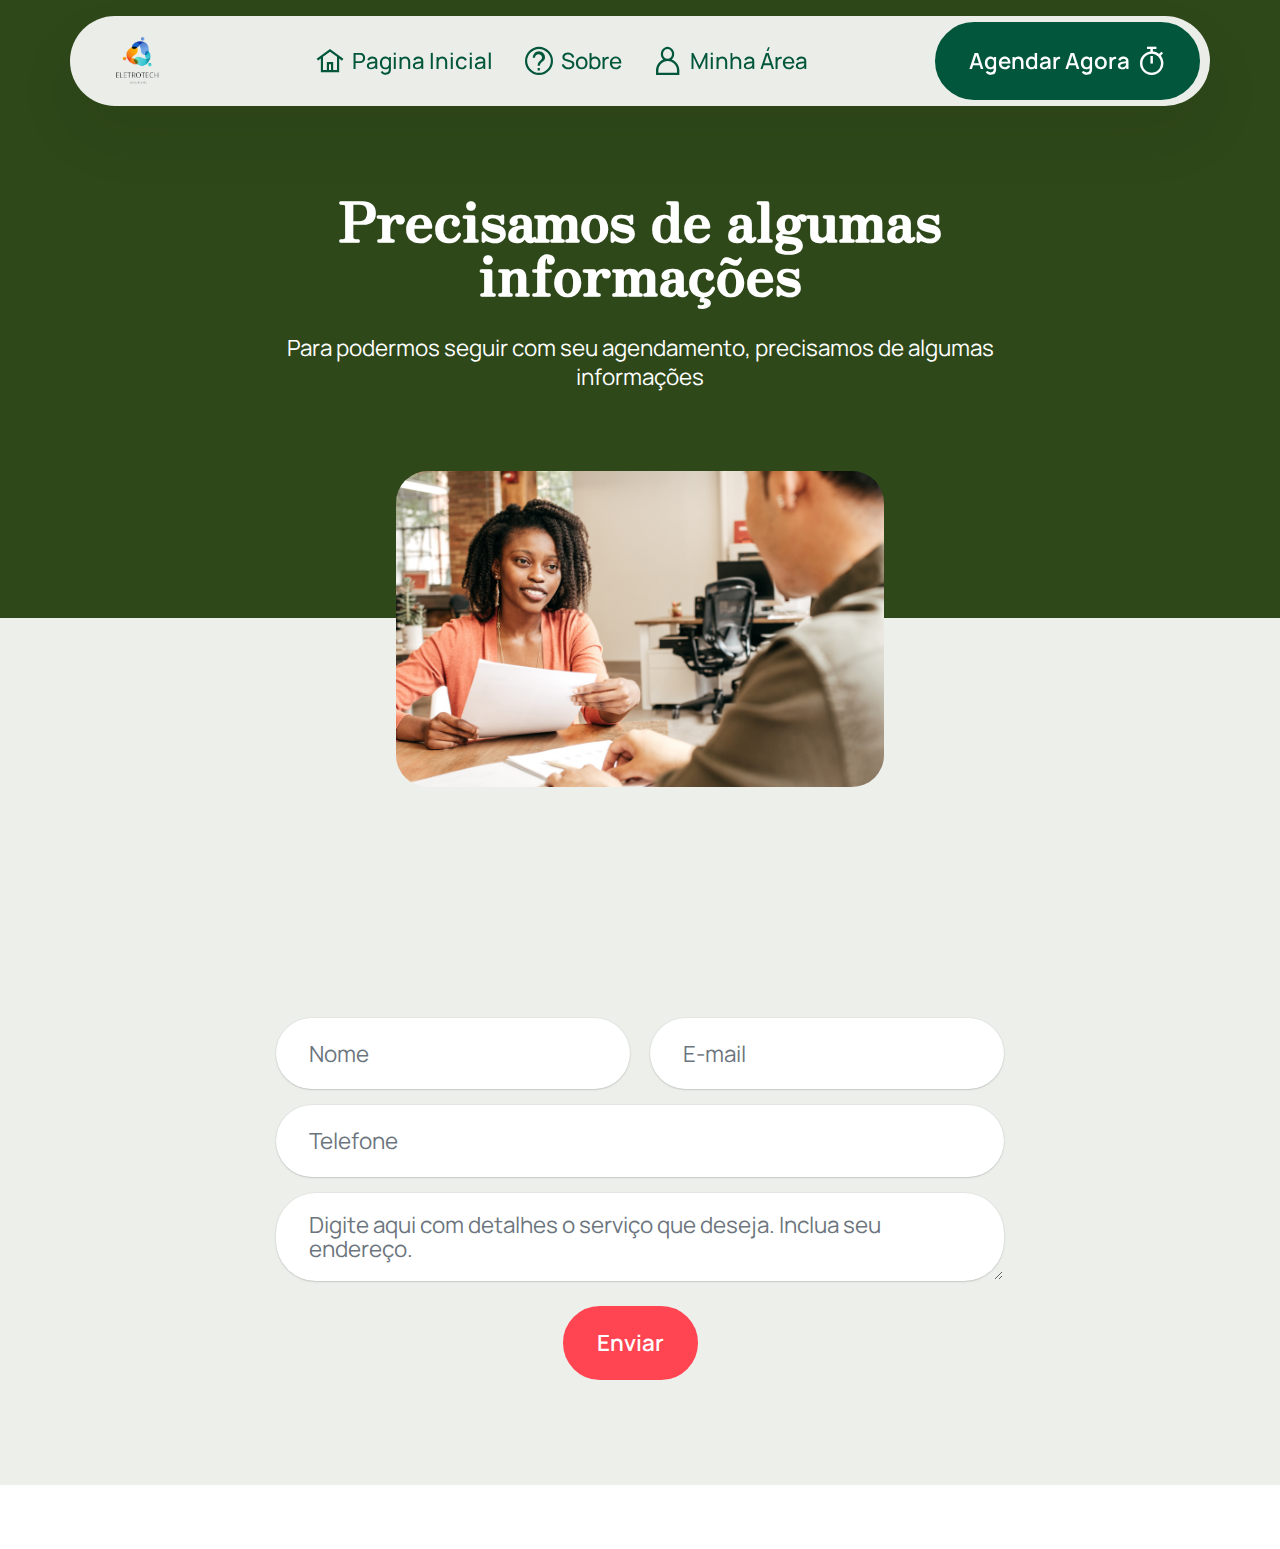
==== agendamento.html @ d5883d1a "Upload dos arquivos" ====
<!DOCTYPE html>
<html  >
<head>
  <!-- Site made with Mobirise Website Builder v5.9.6, https://mobirise.com -->
  <meta charset="UTF-8">
  <meta http-equiv="X-UA-Compatible" content="IE=edge">
  <meta name="generator" content="Mobirise v5.9.6, mobirise.com">
  <meta name="viewport" content="width=device-width, initial-scale=1, minimum-scale=1">
  <link rel="shortcut icon" href="assets/images/eletrotech-1.png" type="image/x-icon">
  <meta name="description" content="">
  
  
  <title>Agendamento</title>
  <link rel="stylesheet" href="assets/web/assets/mobirise-icons2/mobirise2.css">
  <link rel="stylesheet" href="assets/bootstrap/css/bootstrap.min.css">
  <link rel="stylesheet" href="assets/bootstrap/css/bootstrap-grid.min.css">
  <link rel="stylesheet" href="assets/bootstrap/css/bootstrap-reboot.min.css">
  <link rel="stylesheet" href="assets/animatecss/animate.css">
  <link rel="stylesheet" href="assets/dropdown/css/style.css">
  <link rel="stylesheet" href="assets/theme/css/style.css">
  <link rel="preload" href="https://fonts.googleapis.com/css?family=Zen+Antique:400&display=swap" as="style" onload="this.onload=null;this.rel='stylesheet'">
  <noscript><link rel="stylesheet" href="https://fonts.googleapis.com/css?family=Zen+Antique:400&display=swap"></noscript>
  <link rel="preload" href="https://fonts.googleapis.com/css?family=Manrope:200,300,400,500,600,700,800&display=swap" as="style" onload="this.onload=null;this.rel='stylesheet'">
  <noscript><link rel="stylesheet" href="https://fonts.googleapis.com/css?family=Manrope:200,300,400,500,600,700,800&display=swap"></noscript>
  <link rel="preload" as="style" href="assets/mobirise/css/mbr-additional.css"><link rel="stylesheet" href="assets/mobirise/css/mbr-additional.css" type="text/css">

  
  
  
</head>
<body>
  
  <section data-bs-version="5.1" class="menu menu1 cid-tJGsCG1vVL" once="menu" id="menu01-d">
	

	<nav class="navbar navbar-dropdown navbar-fixed-top navbar-expand-lg">
		<div class="container">
			<div class="navbar-brand">
				<span class="navbar-logo">
					<a href="https://mobiri.se">
						<img src="assets/images/eletrotech-2.png" alt="Mobirise Website Builder" style="height: 3rem;">
					</a>
				</span>
				
			</div>
			<button class="navbar-toggler" type="button" data-toggle="collapse" data-bs-toggle="collapse" data-target="#navbarSupportedContent" data-bs-target="#navbarSupportedContent" aria-controls="navbarNavAltMarkup" aria-expanded="false" aria-label="Toggle navigation">
				<div class="hamburger">
					<span></span>
					<span></span>
					<span></span>
					<span></span>
				</div>
			</button>
			<div class="collapse navbar-collapse" id="navbarSupportedContent">
				<ul class="navbar-nav nav-dropdown" data-app-modern-menu="true"><li class="nav-item">
						<a class="nav-link link text-info text-primary display-4" href="inicio.html"><span class="mobi-mbri mobi-mbri-home mbr-iconfont mbr-iconfont-btn"></span>Pagina Inicial</a>
					</li>
					<li class="nav-item">
						<a class="nav-link link text-info text-primary display-4" href="sobre.html" aria-expanded="false"><span class="mobi-mbri mobi-mbri-help mbr-iconfont mbr-iconfont-btn"></span>Sobre</a>
					</li>
					<li class="nav-item"><a class="nav-link link text-info text-primary display-4" href="minhaarea.html"><span class="mobi-mbri mobi-mbri-user mbr-iconfont mbr-iconfont-btn"></span>Minha Área&nbsp;</a></li></ul>
				
				<div class="navbar-buttons mbr-section-btn"><a class="btn btn-info display-4" href="tiposdeplano.html"><span class="mobi-mbri mobi-mbri-timer mbr-iconfont mbr-iconfont-btn"></span>Agendar Agora</a></div>
			</div>
		</div>
	</nav>
</section>

<section data-bs-version="5.1" class="header5 cid-tUPHDxpQzr" id="header05-f">
	

	
	
	<div class="topbg"></div>
	<div class="align-center container-fluid">
		<div class="row justify-content-center">
			<div class="col-md-12 content-head">
				<h1 class="mbr-section-title mbr-fonts-style mb-4 display-2">
					<strong>Precisamos de algumas informações</strong></h1>
				<p class="mbr-text mbr-fonts-style mb-4 display-7">Para podermos seguir com seu agendamento, precisamos de algumas informações</p>
				
			</div>
		</div>
		<div class="row mt-5 justify-content-center">
			<div class="col-12 col-lg-5">
				<img src="assets/images/conteudo-pra-voce-entrevista-de-emprego.webp" alt="Mobirise Website Builder" title="">
			</div>
		</div>
	</div>
</section>

<section data-bs-version="5.1" class="form5 cid-tUPHs8wPM1" id="form02-e">
    
    
    <div class="container">
        <div class="row justify-content-center">
            <div class="col-12 content-head">
                <div class="mbr-section-head mb-5">
                    <h3 class="mbr-section-title mbr-fonts-style align-center mb-0 display-2">Insira suas informações&nbsp;</h3>
                    
                </div>
            </div>
        </div>
        <div class="row justify-content-center mt-4">
            <div class="col-lg-8 mx-auto mbr-form" data-form-type="formoid">
                <form action="https://mobirise.eu/" method="POST" class="mbr-form form-with-styler" data-form-title="Form Name"><input type="hidden" name="email" data-form-email="true" value="PTkws6X30kvdpU+o4Iky+O49C78K4IGeIRbWFMIm+LPRBEatmCKwpZCzbrTGM3+316j6hwSoNEj96P0PYzkaZnH2s7Wm2YJqay034Hq1CLSfdYc3SDuLgqLkNId3jU5d">
                    <div class="row">
                        <div hidden="hidden" data-form-alert="" class="alert alert-success col-12">Muito Obrigado! Em breve estraremos em contato.</div>
                        <div hidden="hidden" data-form-alert-danger="" class="alert alert-danger col-12">
                            Oops...! Houve um problema!
                        </div>
                    </div>
                    <div class="dragArea row">
                        <div class="col-md col-sm-12 form-group mb-3" data-for="name">
                            <input type="text" name="name" placeholder="Nome" data-form-field="name" class="form-control" value="" id="name-form02-e">
                        </div>
                        <div class="col-md col-sm-12 form-group mb-3" data-for="email">
                            <input type="email" name="email" placeholder="E-mail" data-form-field="email" class="form-control" value="" id="email-form02-e">
                        </div>
                        <div class="col-12 form-group mb-3" data-for="phone">
                            <input type="tel" name="phone" placeholder="Telefone" data-form-field="phone" class="form-control" value="" id="phone-form02-e">
                        </div>
                        <div class="col-12 form-group mb-3" data-for="textarea">
                            <textarea name="textarea" placeholder="Digite aqui com detalhes o serviço que deseja. Inclua seu endereço." data-form-field="textarea" class="form-control" id="textarea-form02-e"></textarea>
                        </div>
                        <div class="col-lg-12 col-md-12 col-sm-12 align-center mbr-section-btn"><button type="submit" class="btn btn-primary display-7">Enviar</button></div>
                    </div>
                </form>
            </div>
        </div>
    </div>
</section><section class="display-7" style="padding: 0;align-items: center;justify-content: center;flex-wrap: wrap;    align-content: center;display: flex;position: relative;height: 4rem;"><a href="https://mobiri.se/3094999" style="flex: 1 1;height: 4rem;position: absolute;width: 100%;z-index: 1;"><img alt="" style="height: 4rem;" src="[data-uri]"></a><p style="margin: 0;text-align: center;" class="display-7">&#8204;</p><a style="z-index:1" href="https://mobirise.com">Unix </a></section><script src="assets/bootstrap/js/bootstrap.bundle.min.js"></script>  <script src="assets/smoothscroll/smooth-scroll.js"></script>  <script src="assets/ytplayer/index.js"></script>  <script src="assets/dropdown/js/navbar-dropdown.js"></script>  <script src="assets/theme/js/script.js"></script>  <script src="assets/formoid/formoid.min.js"></script>  
  
  
 <div id="scrollToTop" class="scrollToTop mbr-arrow-up"><a style="text-align: center;"><i class="mbr-arrow-up-icon mbr-arrow-up-icon-cm cm-icon cm-icon-smallarrow-up"></i></a></div>
    <input name="animation" type="hidden">
  </body>
</html>
---- assets/web/assets/mobirise-icons2/mobirise2.css ----
@font-face {
  font-family: 'Moririse2';
  font-display: swap;
  src:  url('mobirise2.eot?f2bix4');
  src:  url('mobirise2.eot?f2bix4#iefix') format('embedded-opentype'),
    url('mobirise2.ttf?f2bix4') format('truetype'),
    url('mobirise2.woff?f2bix4') format('woff'),
    url('mobirise2.svg?f2bix4#mobirise2') format('svg');
  font-weight: normal;
  font-style: normal;
}

[class^="mobi-"], [class*=" mobi-"] {
  /* use !important to prevent issues with browser extensions that change fonts */
  font-family: 'Moririse2' !important;
  speak: none;
  font-style: normal;
  font-weight: normal;
  font-variant: normal;
  text-transform: none;
  line-height: 1;

  /* Better Font Rendering =========== */
  -webkit-font-smoothing: antialiased;
  -moz-osx-font-smoothing: grayscale;
}

.mobi-mbri-add-submenu:before {
  content: "\e900";
}
.mobi-mbri-alert:before {
  content: "\e901";
}
.mobi-mbri-align-center:before {
  content: "\e902";
}
.mobi-mbri-align-justify:before {
  content: "\e903";
}
.mobi-mbri-align-left:before {
  content: "\e904";
}
.mobi-mbri-align-right:before {
  content: "\e905";
}
.mobi-mbri-android:before {
  content: "\e906";
}
.mobi-mbri-apple:before {
  content: "\e907";
}
.mobi-mbri-arrow-down:before {
  content: "\e908";
}
.mobi-mbri-arrow-next:before {
  content: "\e909";
}
.mobi-mbri-arrow-prev:before {
  content: "\e90a";
}
.mobi-mbri-arrow-up:before {
  content: "\e90b";
}
.mobi-mbri-bold:before {
  content: "\e90c";
}
.mobi-mbri-bookmark:before {
  content: "\e90d";
}
.mobi-mbri-bootstrap:before {
  content: "\e90e";
}
.mobi-mbri-briefcase:before {
  content: "\e90f";
}
.mobi-mbri-browse:before {
  content: "\e910";
}
.mobi-mbri-bulleted-list:before {
  content: "\e911";
}
.mobi-mbri-calendar:before {
  content: "\e912";
}
.mobi-mbri-camera:before {
  content: "\e913";
}
.mobi-mbri-cart-add:before {
  content: "\e914";
}
.mobi-mbri-cart-full:before {
  content: "\e915";
}
.mobi-mbri-cash:before {
  content: "\e916";
}
.mobi-mbri-change-style:before {
  content: "\e917";
}
.mobi-mbri-chat:before {
  content: "\e918";
}
.mobi-mbri-clock:before {
  content: "\e919";
}
.mobi-mbri-close:before {
  content: "\e91a";
}
.mobi-mbri-cloud:before {
  content: "\e91b";
}
.mobi-mbri-code:before {
  content: "\e91c";
}
.mobi-mbri-contact-form:before {
  content: "\e91d";
}
.mobi-mbri-credit-card:before {
  content: "\e91e";
}
.mobi-mbri-cursor-click:before {
  content: "\e91f";
}
.mobi-mbri-cust-feedback:before {
  content: "\e920";
}
.mobi-mbri-database:before {
  content: "\e921";
}
.mobi-mbri-delivery:before {
  content: "\e922";
}
.mobi-mbri-desktop:before {
  content: "\e923";
}
.mobi-mbri-devices:before {
  content: "\e924";
}
.mobi-mbri-down:before {
  content: "\e925";
}
.mobi-mbri-download-2:before {
  content: "\e926";
}
.mobi-mbri-download:before {
  content: "\e927";
}
.mobi-mbri-drag-n-drop-2:before {
  content: "\e928";
}
.mobi-mbri-drag-n-drop:before {
  content: "\e929";
}
.mobi-mbri-edit-2:before {
  content: "\e92a";
}
.mobi-mbri-edit:before {
  content: "\e92b";
}
.mobi-mbri-error:before {
  content: "\e92c";
}
.mobi-mbri-extension:before {
  content: "\e92d";
}
.mobi-mbri-features:before {
  content: "\e92e";
}
.mobi-mbri-file:before {
  content: "\e92f";
}
.mobi-mbri-flag:before {
  content: "\e930";
}
.mobi-mbri-folder:before {
  content: "\e931";
}
.mobi-mbri-gift:before {
  content: "\e932";
}
.mobi-mbri-github:before {
  content: "\e933";
}
.mobi-mbri-globe-2:before {
  content: "\e934";
}
.mobi-mbri-globe:before {
  content: "\e935";
}
.mobi-mbri-growing-chart:before {
  content: "\e936";
}
.mobi-mbri-hearth:before {
  content: "\e937";
}
.mobi-mbri-help:before {
  content: "\e938";
}
.mobi-mbri-home:before {
  content: "\e939";
}
.mobi-mbri-hot-cup:before {
  content: "\e93a";
}
.mobi-mbri-idea:before {
  content: "\e93b";
}
.mobi-mbri-image-gallery:before {
  content: "\e93c";
}
.mobi-mbri-image-slider:before {
  content: "\e93d";
}
.mobi-mbri-info:before {
  content: "\e93e";
}
.mobi-mbri-italic:before {
  content: "\e93f";
}
.mobi-mbri-key:before {
  content: "\e940";
}
.mobi-mbri-laptop:before {
  content: "\e941";
}
.mobi-mbri-layers:before {
  content: "\e942";
}
.mobi-mbri-left-right:before {
  content: "\e943";
}
.mobi-mbri-left:before {
  content: "\e944";
}
.mobi-mbri-letter:before {
  content: "\e945";
}
.mobi-mbri-like:before {
  content: "\e946";
}
.mobi-mbri-link:before {
  content: "\e947";
}
.mobi-mbri-lock:before {
  content: "\e948";
}
.mobi-mbri-login:before {
  content: "\e949";
}
.mobi-mbri-logout:before {
  content: "\e94a";
}
.mobi-mbri-magic-stick:before {
  content: "\e94b";
}
.mobi-mbri-map-pin:before {
  content: "\e94c";
}
.mobi-mbri-menu:before {
  content: "\e94d";
}
.mobi-mbri-mobile-2:before {
  content: "\e94e";
}
.mobi-mbri-mobile-horizontal:before {
  content: "\e94f";
}
.mobi-mbri-mobile:before {
  content: "\e950";
}
.mobi-mbri-mobirise:before {
  content: "\e951";
}
.mobi-mbri-more-horizontal:before {
  content: "\e952";
}
.mobi-mbri-more-vertical:before {
  content: "\e953";
}
.mobi-mbri-music:before {
  content: "\e954";
}
.mobi-mbri-new-file:before {
  content: "\e955";
}
.mobi-mbri-numbered-list:before {
  content: "\e956";
}
.mobi-mbri-opened-folder:before {
  content: "\e957";
}
.mobi-mbri-pages:before {
  content: "\e958";
}
.mobi-mbri-paper-plane:before {
  content: "\e959";
}
.mobi-mbri-paperclip:before {
  content: "\e95a";
}
.mobi-mbri-phone:before {
  content: "\e95b";
}
.mobi-mbri-photo:before {
  content: "\e95c";
}
.mobi-mbri-photos:before {
  content: "\e95d";
}
.mobi-mbri-pin:before {
  content: "\e95e";
}
.mobi-mbri-play:before {
  content: "\e95f";
}
.mobi-mbri-plus:before {
  content: "\e960";
}
.mobi-mbri-preview:before {
  content: "\e961";
}
.mobi-mbri-print:before {
  content: "\e962";
}
.mobi-mbri-protect:before {
  content: "\e963";
}
.mobi-mbri-question:before {
  content: "\e964";
}
.mobi-mbri-quote-left:before {
  content: "\e965";
}
.mobi-mbri-quote-right:before {
  content: "\e966";
}
.mobi-mbri-redo:before {
  content: "\e967";
}
.mobi-mbri-refresh:before {
  content: "\e968";
}
.mobi-mbri-responsive-2:before {
  content: "\e969";
}
.mobi-mbri-responsive:before {
  content: "\e96a";
}
.mobi-mbri-right:before {
  content: "\e96b";
}
.mobi-mbri-rocket:before {
  content: "\e96c";
}
.mobi-mbri-sad-face:before {
  content: "\e96d";
}
.mobi-mbri-sale:before {
  content: "\e96e";
}
.mobi-mbri-save:before {
  content: "\e96f";
}
.mobi-mbri-search:before {
  content: "\e970";
}
.mobi-mbri-setting-2:before {
  content: "\e971";
}
.mobi-mbri-setting-3:before {
  content: "\e972";
}
.mobi-mbri-setting:before {
  content: "\e973";
}
.mobi-mbri-share:before {
  content: "\e974";
}
.mobi-mbri-shopping-bag:before {
  content: "\e975";
}
.mobi-mbri-shopping-basket:before {
  content: "\e976";
}
.mobi-mbri-shopping-cart:before {
  content: "\e977";
}
.mobi-mbri-sites:before {
  content: "\e978";
}
.mobi-mbri-smile-face:before {
  content: "\e979";
}
.mobi-mbri-speed:before {
  content: "\e97a";
}
.mobi-mbri-star:before {
  content: "\e97b";
}
.mobi-mbri-success:before {
  content: "\e97c";
}
.mobi-mbri-sun:before {
  content: "\e97d";
}
.mobi-mbri-sun2:before {
  content: "\e97e";
}
.mobi-mbri-tablet-vertical:before {
  content: "\e97f";
}
.mobi-mbri-tablet:before {
  content: "\e980";
}
.mobi-mbri-target:before {
  content: "\e981";
}
.mobi-mbri-timer:before {
  content: "\e982";
}
.mobi-mbri-to-ftp:before {
  content: "\e983";
}
.mobi-mbri-to-local-drive:before {
  content: "\e984";
}
.mobi-mbri-touch-swipe:before {
  content: "\e985";
}
.mobi-mbri-touch:before {
  content: "\e986";
}
.mobi-mbri-trash:before {
  content: "\e987";
}
.mobi-mbri-underline:before {
  content: "\e988";
}
.mobi-mbri-undo:before {
  content: "\e989";
}
.mobi-mbri-unlink:before {
  content: "\e98a";
}
.mobi-mbri-unlock:before {
  content: "\e98b";
}
.mobi-mbri-up-down:before {
  content: "\e98c";
}
.mobi-mbri-up:before {
  content: "\e98d";
}
.mobi-mbri-update:before {
  content: "\e98e";
}
.mobi-mbri-upload-2:before {
  content: "\e98f";
}
.mobi-mbri-upload:before {
  content: "\e990";
}
.mobi-mbri-user-2:before {
  content: "\e991";
}
.mobi-mbri-user:before {
  content: "\e992";
}
.mobi-mbri-users:before {
  content: "\e993";
}
.mobi-mbri-video-play:before {
  content: "\e994";
}
.mobi-mbri-video:before {
  content: "\e995";
}
.mobi-mbri-watch:before {
  content: "\e996";
}
.mobi-mbri-website-theme-2:before {
  content: "\e997";
}
.mobi-mbri-website-theme:before {
  content: "\e998";
}
.mobi-mbri-wifi:before {
  content: "\e999";
}
.mobi-mbri-windows:before {
  content: "\e99a";
}
.mobi-mbri-zoom-in:before {
  content: "\e99b";
}
.mobi-mbri-zoom-out:before {
  content: "\e99c";
}
---- assets/dropdown/css/style.css ----
.navbar-dropdown {
  left: 0;
  padding: 0;
  position: absolute;
  right: 0;
  top: 0;
  transition: all 0.45s ease;
  z-index: 1030;
  background: #282828; }
  .navbar-dropdown .navbar-logo {
    margin-right: 0.8rem;
    transition: margin 0.3s ease-in-out;
    vertical-align: middle; }
    .navbar-dropdown .navbar-logo img {
      height: 3.125rem;
      transition: all 0.3s ease-in-out; }
    .navbar-dropdown .navbar-logo.mbr-iconfont {
      font-size: 3.125rem;
      line-height: 3.125rem; }
  .navbar-dropdown .navbar-caption {
    font-weight: 700;
    white-space: normal;
    vertical-align: -4px;
    line-height: 3.125rem !important; }
    .navbar-dropdown .navbar-caption, .navbar-dropdown .navbar-caption:hover {
      color: inherit;
      text-decoration: none; }
  .navbar-dropdown .mbr-iconfont + .navbar-caption {
    vertical-align: -1px; }
  .navbar-dropdown.navbar-fixed-top {
    position: fixed; }
  .navbar-dropdown .navbar-brand span {
    vertical-align: -4px; }
  .navbar-dropdown.bg-color.transparent {
    background: none; }
  .navbar-dropdown.navbar-short .navbar-brand {
    padding: 0.625rem 0; }
    .navbar-dropdown.navbar-short .navbar-brand span {
      vertical-align: -1px; }
  .navbar-dropdown.navbar-short .navbar-caption {
    line-height: 2.375rem !important;
    vertical-align: -2px; }
  .navbar-dropdown.navbar-short .navbar-logo {
    margin-right: 0.5rem; }
    .navbar-dropdown.navbar-short .navbar-logo img {
      height: 2.375rem; }
    .navbar-dropdown.navbar-short .navbar-logo.mbr-iconfont {
      font-size: 2.375rem;
      line-height: 2.375rem; }
  .navbar-dropdown.navbar-short .mbr-table-cell {
    height: 3.625rem; }
  .navbar-dropdown .navbar-close {
    left: 0.6875rem;
    position: fixed;
    top: 0.75rem;
    z-index: 1000; }
  .navbar-dropdown .hamburger-icon {
    content: "";
    display: inline-block;
    vertical-align: middle;
    width: 16px;
    -webkit-box-shadow: 0 -6px 0 1px #282828,0 0 0 1px #282828,0 6px 0 1px #282828;
    -moz-box-shadow: 0 -6px 0 1px #282828,0 0 0 1px #282828,0 6px 0 1px #282828;
    box-shadow: 0 -6px 0 1px #282828,0 0 0 1px #282828,0 6px 0 1px #282828; }

.dropdown-menu .dropdown-toggle[data-toggle="dropdown-submenu"]::after {
  border-bottom: 0.35em solid transparent;
  border-left: 0.35em solid;
  border-right: 0;
  border-top: 0.35em solid transparent;
  margin-left: 0.3rem; }

.dropdown-menu .dropdown-item:focus {
  outline: 0; }

.nav-dropdown {
  font-size: 0.75rem;
  font-weight: 500;
  height: auto !important; }
  .nav-dropdown .nav-btn {
    padding-left: 1rem; }
  .nav-dropdown .link {
    margin: .667em 1.667em;
    font-weight: 500;
    padding: 0;
    transition: color .2s ease-in-out; }
    .nav-dropdown .link.dropdown-toggle {
      margin-right: 2.583em; }
      .nav-dropdown .link.dropdown-toggle::after {
        margin-left: .25rem;
        border-top: 0.35em solid;
        border-right: 0.35em solid transparent;
        border-left: 0.35em solid transparent;
        border-bottom: 0; }
      .nav-dropdown .link.dropdown-toggle[aria-expanded="true"] {
        margin: 0;
        padding: 0.667em 3.263em  0.667em 1.667em; }
  .nav-dropdown .link::after,
  .nav-dropdown .dropdown-item::after {
    color: inherit; }
  .nav-dropdown .btn {
    font-size: 0.75rem;
    font-weight: 700;
    letter-spacing: 0;
    margin-bottom: 0;
    padding-left: 1.25rem;
    padding-right: 1.25rem; }
  .nav-dropdown .dropdown-menu {
    border-radius: 0;
    border: 0;
    left: 0;
    margin: 0;
    padding-bottom: 1.25rem;
    padding-top: 1.25rem;
    position: relative; }
  .nav-dropdown .dropdown-submenu {
    margin-left: 0.125rem;
    top: 0; }
  .nav-dropdown .dropdown-item {
    font-weight: 500;
    line-height: 2;
    padding: 0.3846em 4.615em 0.3846em 1.5385em;
    position: relative;
    transition: color .2s ease-in-out, background-color .2s ease-in-out; }
    .nav-dropdown .dropdown-item::after {
      margin-top: -0.3077em;
      position: absolute;
      right: 1.1538em;
      top: 50%; }
    .nav-dropdown .dropdown-item:focus, .nav-dropdown .dropdown-item:hover {
      background: none; }

@media (max-width: 767px) {
  .nav-dropdown.navbar-toggleable-sm {
    bottom: 0;
    display: none;
    left: 0;
    overflow-x: hidden;
    position: fixed;
    top: 0;
    transform: translateX(-100%);
    -ms-transform: translateX(-100%);
    -webkit-transform: translateX(-100%);
    width: 18.75rem;
    z-index: 999; } }
.nav-dropdown.navbar-toggleable-xl {
  bottom: 0;
  display: none;
  left: 0;
  overflow-x: hidden;
  position: fixed;
  top: 0;
  transform: translateX(-100%);
  -ms-transform: translateX(-100%);
  -webkit-transform: translateX(-100%);
  width: 18.75rem;
  z-index: 999; }

.nav-dropdown-sm {
  display: block !important;
  overflow-x: hidden;
  overflow: auto;
  padding-top: 3.875rem; }
  .nav-dropdown-sm::after {
    content: "";
    display: block;
    height: 3rem;
    width: 100%; }
  .nav-dropdown-sm.collapse.in ~ .navbar-close {
    display: block !important; }
  .nav-dropdown-sm.collapsing, .nav-dropdown-sm.collapse.in {
    transform: translateX(0);
    -ms-transform: translateX(0);
    -webkit-transform: translateX(0);
    transition: all 0.25s ease-out;
    -webkit-transition: all 0.25s ease-out;
    background: #282828; }
  .nav-dropdown-sm.collapsing[aria-expanded="false"] {
    transform: translateX(-100%);
    -ms-transform: translateX(-100%);
    -webkit-transform: translateX(-100%); }
  .nav-dropdown-sm .nav-item {
    display: block;
    margin-left: 0 !important;
    padding-left: 0; }
  .nav-dropdown-sm .link,
  .nav-dropdown-sm .dropdown-item {
    border-top: 1px dotted rgba(255, 255, 255, 0.1);
    font-size: 0.8125rem;
    line-height: 1.6;
    margin: 0 !important;
    padding: 0.875rem 2.4rem 0.875rem 1.5625rem !important;
    position: relative;
    white-space: normal; }
    .nav-dropdown-sm .link:focus, .nav-dropdown-sm .link:hover,
    .nav-dropdown-sm .dropdown-item:focus,
    .nav-dropdown-sm .dropdown-item:hover {
      background: rgba(0, 0, 0, 0.2) !important;
      color: #c0a375; }
  .nav-dropdown-sm .nav-btn {
    position: relative;
    padding: 1.5625rem 1.5625rem 0 1.5625rem; }
    .nav-dropdown-sm .nav-btn::before {
      border-top: 1px dotted rgba(255, 255, 255, 0.1);
      content: "";
      left: 0;
      position: absolute;
      top: 0;
      width: 100%; }
    .nav-dropdown-sm .nav-btn + .nav-btn {
      padding-top: 0.625rem; }
      .nav-dropdown-sm .nav-btn + .nav-btn::before {
        display: none; }
  .nav-dropdown-sm .btn {
    padding: 0.625rem 0; }
  .nav-dropdown-sm .dropdown-toggle[data-toggle="dropdown-submenu"]::after {
    margin-left: .25rem;
    border-top: 0.35em solid;
    border-right: 0.35em solid transparent;
    border-left: 0.35em solid transparent;
    border-bottom: 0; }
  .nav-dropdown-sm .dropdown-toggle[data-toggle="dropdown-submenu"][aria-expanded="true"]::after {
    border-top: 0;
    border-right: 0.35em solid transparent;
    border-left: 0.35em solid transparent;
    border-bottom: 0.35em solid; }
  .nav-dropdown-sm .dropdown-menu {
    margin: 0;
    padding: 0;
    position: relative;
    top: 0;
    left: 0;
    width: 100%;
    border: 0;
    float: none;
    border-radius: 0;
    background: none; }
  .nav-dropdown-sm .dropdown-submenu {
    left: 100%;
    margin-left: 0.125rem;
    margin-top: -1.25rem;
    top: 0; }

.navbar-toggleable-sm .nav-dropdown .dropdown-menu {
  position: absolute; }

.navbar-toggleable-sm .nav-dropdown .dropdown-submenu {
  left: 100%;
  margin-left: 0.125rem;
  margin-top: -1.25rem;
  top: 0; }

.navbar-toggleable-sm.opened .nav-dropdown .dropdown-menu {
  position: relative; }

.navbar-toggleable-sm.opened .nav-dropdown .dropdown-submenu {
  left: 0;
  margin-left: 00rem;
  margin-top: 0rem;
  top: 0; }

.is-builder .nav-dropdown.collapsing {
  transition: none !important; }
---- assets/theme/css/style.css ----
@charset "UTF-8";
section {
  background-color: #ffffff;
}

body {
  font-style: normal;
  line-height: 1.5;
  font-weight: 400;
  color: #232323;
  position: relative;
}

button {
  background-color: transparent;
  border-color: transparent;
}

.embla__button,
.carousel-control {
  background-color: #edefea !important;
  opacity: 0.8 !important;
  color: #464845 !important;
  border-color: #edefea !important;
}

.carousel .close,
.modalWindow .close {
  background-color: #edefea !important;
  color: #464845 !important;
  border-color: #edefea !important;
  opacity: 0.8 !important;
}

.carousel .close:hover,
.modalWindow .close:hover {
  opacity: 1 !important;
}

.carousel-indicators li {
  background-color: #edefea !important;
  border: 2px solid #464845 !important;
}

.carousel-indicators li:hover,
.carousel-indicators li:active {
  opacity: 0.8 !important;
}

.embla__button:hover,
.carousel-control:hover {
  background-color: #edefea !important;
  opacity: 1 !important;
}

.modalWindow-video-container {
  height: 80%;
}

section,
.container,
.container-fluid {
  position: relative;
  word-wrap: break-word;
}

a.mbr-iconfont:hover {
  text-decoration: none;
}

.article .lead p,
.article .lead ul,
.article .lead ol,
.article .lead pre,
.article .lead blockquote {
  margin-bottom: 0;
}

a {
  font-style: normal;
  font-weight: 400;
  cursor: pointer;
}
a, a:hover {
  text-decoration: none;
}

.mbr-section-title {
  font-style: normal;
  line-height: 1.3;
}

.mbr-section-subtitle {
  line-height: 1.3;
}

.mbr-text {
  font-style: normal;
  line-height: 1.7;
}

h1,
h2,
h3,
h4,
h5,
h6,
.display-1,
.display-2,
.display-4,
.display-5,
.display-7,
span,
p,
a {
  line-height: 1;
  word-break: break-word;
  word-wrap: break-word;
  font-weight: 400;
}

b,
strong {
  font-weight: bold;
}

input:-webkit-autofill, input:-webkit-autofill:hover, input:-webkit-autofill:focus, input:-webkit-autofill:active {
  transition-delay: 9999s;
  -webkit-transition-property: background-color, color;
  transition-property: background-color, color;
}

textarea[type=hidden] {
  display: none;
}

section {
  background-position: 50% 50%;
  background-repeat: no-repeat;
  background-size: cover;
}
section .mbr-background-video,
section .mbr-background-video-preview {
  position: absolute;
  bottom: 0;
  left: 0;
  right: 0;
  top: 0;
}

.hidden {
  visibility: hidden;
}

.mbr-z-index20 {
  z-index: 20;
}

/*! Base colors */
.mbr-white {
  color: #ffffff;
}

.mbr-black {
  color: #111111;
}

.mbr-bg-white {
  background-color: #ffffff;
}

.mbr-bg-black {
  background-color: #000000;
}

/*! Text-aligns */
.align-left {
  text-align: left;
}

.align-center {
  text-align: center;
}

.align-right {
  text-align: right;
}

/*! Font-weight  */
.mbr-light {
  font-weight: 300;
}

.mbr-regular {
  font-weight: 400;
}

.mbr-semibold {
  font-weight: 500;
}

.mbr-bold {
  font-weight: 700;
}

/*! Media  */
.media-content {
  flex-basis: 100%;
}

.media-container-row {
  display: flex;
  flex-direction: row;
  flex-wrap: wrap;
  justify-content: center;
  align-content: center;
  align-items: start;
}
.media-container-row .media-size-item {
  width: 400px;
}

.media-container-column {
  display: flex;
  flex-direction: column;
  flex-wrap: wrap;
  justify-content: center;
  align-content: center;
  align-items: stretch;
}
.media-container-column > * {
  width: 100%;
}

@media (min-width: 992px) {
  .media-container-row {
    flex-wrap: nowrap;
  }
}
figure {
  margin-bottom: 0;
  overflow: hidden;
}

figure[mbr-media-size] {
  transition: width 0.1s;
}

img,
iframe {
  display: block;
  width: 100%;
}

.card {
  background-color: transparent;
  border: none;
}

.card-box {
  width: 100%;
}

.card-img {
  text-align: center;
  flex-shrink: 0;
  -webkit-flex-shrink: 0;
}

.media {
  max-width: 100%;
  margin: 0 auto;
}

.mbr-figure {
  align-self: center;
}

.media-container > div {
  max-width: 100%;
}

.mbr-figure img,
.card-img img {
  width: 100%;
}

@media (max-width: 991px) {
  .media-size-item {
    width: auto !important;
  }
  .media {
    width: auto;
  }
  .mbr-figure {
    width: 100% !important;
  }
}
/*! Buttons */
.mbr-section-btn {
  margin-left: -0.6rem;
  margin-right: -0.6rem;
  font-size: 0;
}

.btn {
  font-weight: 600;
  border-width: 1px;
  font-style: normal;
  margin: 0.6rem 0.6rem;
  white-space: normal;
  transition: all 0.2s ease-in-out;
  display: inline-flex;
  align-items: center;
  justify-content: center;
  word-break: break-word;
}

.btn-sm {
  font-weight: 600;
  letter-spacing: 0px;
  transition: all 0.3s ease-in-out;
}

.btn-md {
  font-weight: 600;
  letter-spacing: 0px;
  transition: all 0.3s ease-in-out;
}

.btn-lg {
  font-weight: 600;
  letter-spacing: 0px;
  transition: all 0.3s ease-in-out;
}

.btn-form {
  margin: 0;
}
.btn-form:hover {
  cursor: pointer;
}

nav .mbr-section-btn {
  margin-left: 0rem;
  margin-right: 0rem;
}

/*! Btn icon margin */
.btn .mbr-iconfont,
.btn.btn-sm .mbr-iconfont {
  order: 1;
  cursor: pointer;
  margin-left: 0.5rem;
  vertical-align: sub;
}

.btn.btn-md .mbr-iconfont,
.btn.btn-md .mbr-iconfont {
  margin-left: 0.8rem;
}

.mbr-regular {
  font-weight: 400;
}

.mbr-semibold {
  font-weight: 500;
}

.mbr-bold {
  font-weight: 700;
}

[type=submit] {
  -webkit-appearance: none;
}

/*! Full-screen */
.mbr-fullscreen .mbr-overlay {
  min-height: 100vh;
}

.mbr-fullscreen {
  display: flex;
  display: -moz-flex;
  display: -ms-flex;
  display: -o-flex;
  align-items: center;
  min-height: 100vh;
  padding-top: 3rem;
  padding-bottom: 3rem;
}

/*! Map */
.map {
  height: 25rem;
  position: relative;
}
.map iframe {
  width: 100%;
  height: 100%;
}

/*! Scroll to top arrow */
.mbr-arrow-up {
  bottom: 25px;
  right: 90px;
  position: fixed;
  text-align: right;
  z-index: 5000;
  color: #ffffff;
  font-size: 22px;
}

.mbr-arrow-up a {
  background: rgba(0, 0, 0, 0.2);
  border-radius: 50%;
  color: #fff;
  display: inline-block;
  height: 60px;
  width: 60px;
  border: 2px solid #fff;
  outline-style: none !important;
  position: relative;
  text-decoration: none;
  transition: all 0.3s ease-in-out;
  cursor: pointer;
  text-align: center;
}
.mbr-arrow-up a:hover {
  background-color: rgba(0, 0, 0, 0.4);
}
.mbr-arrow-up a i {
  line-height: 60px;
}

.mbr-arrow-up-icon {
  display: block;
  color: #fff;
}

.mbr-arrow-up-icon::before {
  content: "›";
  display: inline-block;
  font-family: serif;
  font-size: 22px;
  line-height: 1;
  font-style: normal;
  position: relative;
  top: 6px;
  left: -4px;
  transform: rotate(-90deg);
}

/*! Arrow Down */
.mbr-arrow {
  position: absolute;
  bottom: 45px;
  left: 50%;
  width: 60px;
  height: 60px;
  cursor: pointer;
  background-color: rgba(80, 80, 80, 0.5);
  border-radius: 50%;
  transform: translateX(-50%);
}
@media (max-width: 767px) {
  .mbr-arrow {
    display: none;
  }
}
.mbr-arrow > a {
  display: inline-block;
  text-decoration: none;
  outline-style: none;
  animation: arrowdown 1.7s ease-in-out infinite;
  color: #ffffff;
}
.mbr-arrow > a > i {
  position: absolute;
  top: -2px;
  left: 15px;
  font-size: 2rem;
}

#scrollToTop a i::before {
  content: "";
  position: absolute;
  display: block;
  border-bottom: 2.5px solid #fff;
  border-left: 2.5px solid #fff;
  width: 27.8%;
  height: 27.8%;
  left: 50%;
  top: 51%;
  transform: translateY(-30%) translateX(-50%) rotate(135deg);
}

@keyframes arrowdown {
  0% {
    transform: translateY(0px);
  }
  50% {
    transform: translateY(-5px);
  }
  100% {
    transform: translateY(0px);
  }
}
@media (max-width: 500px) {
  .mbr-arrow-up {
    left: 0;
    right: 0;
    text-align: center;
  }
}
/*Gradients animation*/
@keyframes gradient-animation {
  from {
    background-position: 0% 100%;
    animation-timing-function: ease-in-out;
  }
  to {
    background-position: 100% 0%;
    animation-timing-function: ease-in-out;
  }
}
.bg-gradient {
  background-size: 200% 200%;
  animation: gradient-animation 5s infinite alternate;
  -webkit-animation: gradient-animation 5s infinite alternate;
}

.menu .navbar-brand {
  display: -webkit-flex;
}
.menu .navbar-brand span {
  display: flex;
  display: -webkit-flex;
}
.menu .navbar-brand .navbar-caption-wrap {
  display: -webkit-flex;
}
.menu .navbar-brand .navbar-logo img {
  display: -webkit-flex;
  width: auto;
}
@media (min-width: 768px) and (max-width: 991px) {
  .menu .navbar-toggleable-sm .navbar-nav {
    display: -ms-flexbox;
  }
}
@media (max-width: 991px) {
  .menu .navbar-collapse {
    max-height: 93.5vh;
  }
  .menu .navbar-collapse.show {
    overflow: auto;
  }
}
@media (min-width: 992px) {
  .menu .navbar-nav.nav-dropdown {
    display: -webkit-flex;
  }
  .menu .navbar-toggleable-sm .navbar-collapse {
    display: -webkit-flex !important;
  }
  .menu .collapsed .navbar-collapse {
    max-height: 93.5vh;
  }
  .menu .collapsed .navbar-collapse.show {
    overflow: auto;
  }
}
@media (max-width: 767px) {
  .menu .navbar-collapse {
    max-height: 80vh;
  }
}

.nav-link .mbr-iconfont {
  margin-right: 0.5rem;
}

.navbar {
  display: -webkit-flex;
  -webkit-flex-wrap: wrap;
  -webkit-align-items: center;
  -webkit-justify-content: space-between;
}

.navbar-collapse {
  -webkit-flex-basis: 100%;
  -webkit-flex-grow: 1;
  -webkit-align-items: center;
}

.nav-dropdown .link {
  padding: 0.667em 1.667em !important;
  margin: 0 !important;
}

.nav {
  display: -webkit-flex;
  -webkit-flex-wrap: wrap;
}

.row {
  display: -webkit-flex;
  -webkit-flex-wrap: wrap;
}

.justify-content-center {
  -webkit-justify-content: center;
}

.form-inline {
  display: -webkit-flex;
}

.card-wrapper {
  -webkit-flex: 1;
}

.carousel-control {
  z-index: 10;
  display: -webkit-flex;
}

.carousel-controls {
  display: -webkit-flex;
}

.media {
  display: -webkit-flex;
}

.form-group:focus {
  outline: none;
}

.jq-selectbox__select {
  padding: 7px 0;
  position: relative;
}

.jq-selectbox__dropdown {
  overflow: hidden;
  border-radius: 10px;
  position: absolute;
  top: 100%;
  left: 0 !important;
  width: 100% !important;
}

.jq-selectbox__trigger-arrow {
  right: 0;
  transform: translateY(-50%);
}

.jq-selectbox li {
  padding: 1.07em 0.5em;
}

input[type=range] {
  padding-left: 0 !important;
  padding-right: 0 !important;
}

.modal-dialog,
.modal-content {
  height: 100%;
}

.modal-dialog .carousel-inner {
  height: calc(100vh - 1.75rem);
}
@media (max-width: 575px) {
  .modal-dialog .carousel-inner {
    height: calc(100vh - 1rem);
  }
}

.carousel-item {
  text-align: center;
}

.carousel-item img {
  margin: auto;
}

.navbar-toggler {
  align-self: flex-start;
  padding: 0.25rem 0.75rem;
  font-size: 1.25rem;
  line-height: 1;
  background: transparent;
  border: 1px solid transparent;
  border-radius: 0.25rem;
}

.navbar-toggler:focus,
.navbar-toggler:hover {
  text-decoration: none;
  box-shadow: none;
}

.navbar-toggler-icon {
  display: inline-block;
  width: 1.5em;
  height: 1.5em;
  vertical-align: middle;
  content: "";
  background: no-repeat center center;
  background-size: 100% 100%;
}

.navbar-toggler-left {
  position: absolute;
  left: 1rem;
}

.navbar-toggler-right {
  position: absolute;
  right: 1rem;
}

.card-img {
  width: auto;
}

.menu .navbar.collapsed:not(.beta-menu) {
  flex-direction: column;
}

.carousel-item.active,
.carousel-item-next,
.carousel-item-prev {
  display: flex;
}

.note-air-layout .dropup .dropdown-menu,
.note-air-layout .navbar-fixed-bottom .dropdown .dropdown-menu {
  bottom: initial !important;
}

html,
body {
  height: auto;
  min-height: 100vh;
}

.dropup .dropdown-toggle::after {
  display: none;
}

.form-asterisk {
  font-family: initial;
  position: absolute;
  top: -2px;
  font-weight: normal;
}

.form-control-label {
  position: relative;
  cursor: pointer;
  margin-bottom: 0.357em;
  padding: 0;
}

.alert {
  color: #ffffff;
  border-radius: 0;
  border: 0;
  font-size: 1.1rem;
  line-height: 1.5;
  margin-bottom: 1.875rem;
  padding: 1.25rem;
  position: relative;
  text-align: center;
}
.alert.alert-form::after {
  background-color: inherit;
  bottom: -7px;
  content: "";
  display: block;
  height: 14px;
  left: 50%;
  margin-left: -7px;
  position: absolute;
  transform: rotate(45deg);
  width: 14px;
}

.form-control {
  background-color: #ffffff;
  background-clip: border-box;
  color: #232323;
  line-height: 1rem !important;
  height: auto;
  padding: 1.2rem 2rem;
  transition: border-color 0.25s ease 0s;
  border: 1px solid transparent !important;
  border-radius: 4px;
  box-shadow: rgba(0, 0, 0, 0.07) 0px 1px 1px 0px, rgba(0, 0, 0, 0.07) 0px 1px 3px 0px, rgba(0, 0, 0, 0.03) 0px 0px 0px 1px;
}
.form-active .form-control:invalid {
  border-color: red;
}

.row > * {
  padding-right: 1rem;
  padding-left: 1rem;
}

form .row {
  margin-left: -0.6rem;
  margin-right: -0.6rem;
}
form .row [class*=col] {
  padding-left: 0.6rem;
  padding-right: 0.6rem;
}

form .mbr-section-btn {
  padding-left: 0.6rem;
  padding-right: 0.6rem;
}

form .form-check-input {
  margin-top: 0.5;
}

textarea.form-control {
  line-height: 1.5rem !important;
}

.form-group {
  margin-bottom: 1.2rem;
}

.form-control,
form .btn {
  min-height: 48px;
}

.gdpr-block label span.textGDPR input[name=gdpr] {
  top: 7px;
}

.form-control:focus {
  box-shadow: none;
}

:focus {
  outline: none;
}

.mbr-overlay {
  background-color: #000;
  bottom: 0;
  left: 0;
  opacity: 0.5;
  position: absolute;
  right: 0;
  top: 0;
  z-index: 0;
  pointer-events: none;
}

blockquote {
  font-style: italic;
  padding: 3rem;
  font-size: 1.09rem;
  position: relative;
  border-left: 3px solid;
}

ul,
ol,
pre,
blockquote {
  margin-bottom: 2.3125rem;
}

.mt-4 {
  margin-top: 2rem !important;
}

.mb-4 {
  margin-bottom: 2rem !important;
}

.container,
.container-fluid {
  padding-left: 16px;
  padding-right: 16px;
}

.row {
  margin-left: -16px;
  margin-right: -16px;
}
.row > [class*=col] {
  padding-left: 16px;
  padding-right: 16px;
}

@media (min-width: 992px) {
  .container-fluid {
    padding-left: 32px;
    padding-right: 32px;
  }
}
@media (max-width: 991px) {
  .mbr-container {
    padding-left: 16px;
    padding-right: 16px;
  }
}
.app-video-wrapper > img {
  opacity: 1;
}

.app-video-wrapper {
  background: transparent;
}

.item {
  position: relative;
}

.dropdown-menu .dropdown-menu {
  left: 100%;
}

.dropdown-item + .dropdown-menu {
  display: none;
}

.dropdown-item:hover + .dropdown-menu,
.dropdown-menu:hover {
  display: block;
}

@media (min-aspect-ratio: 16/9) {
  .mbr-video-foreground {
    height: 300% !important;
    top: -100% !important;
  }
}
@media (max-aspect-ratio: 16/9) {
  .mbr-video-foreground {
    width: 300% !important;
    left: -100% !important;
  }
}.engine {
	position: absolute;
	text-indent: -2400px;
	text-align: center;
	padding: 0;
	top: 0;
	left: -2400px;
}
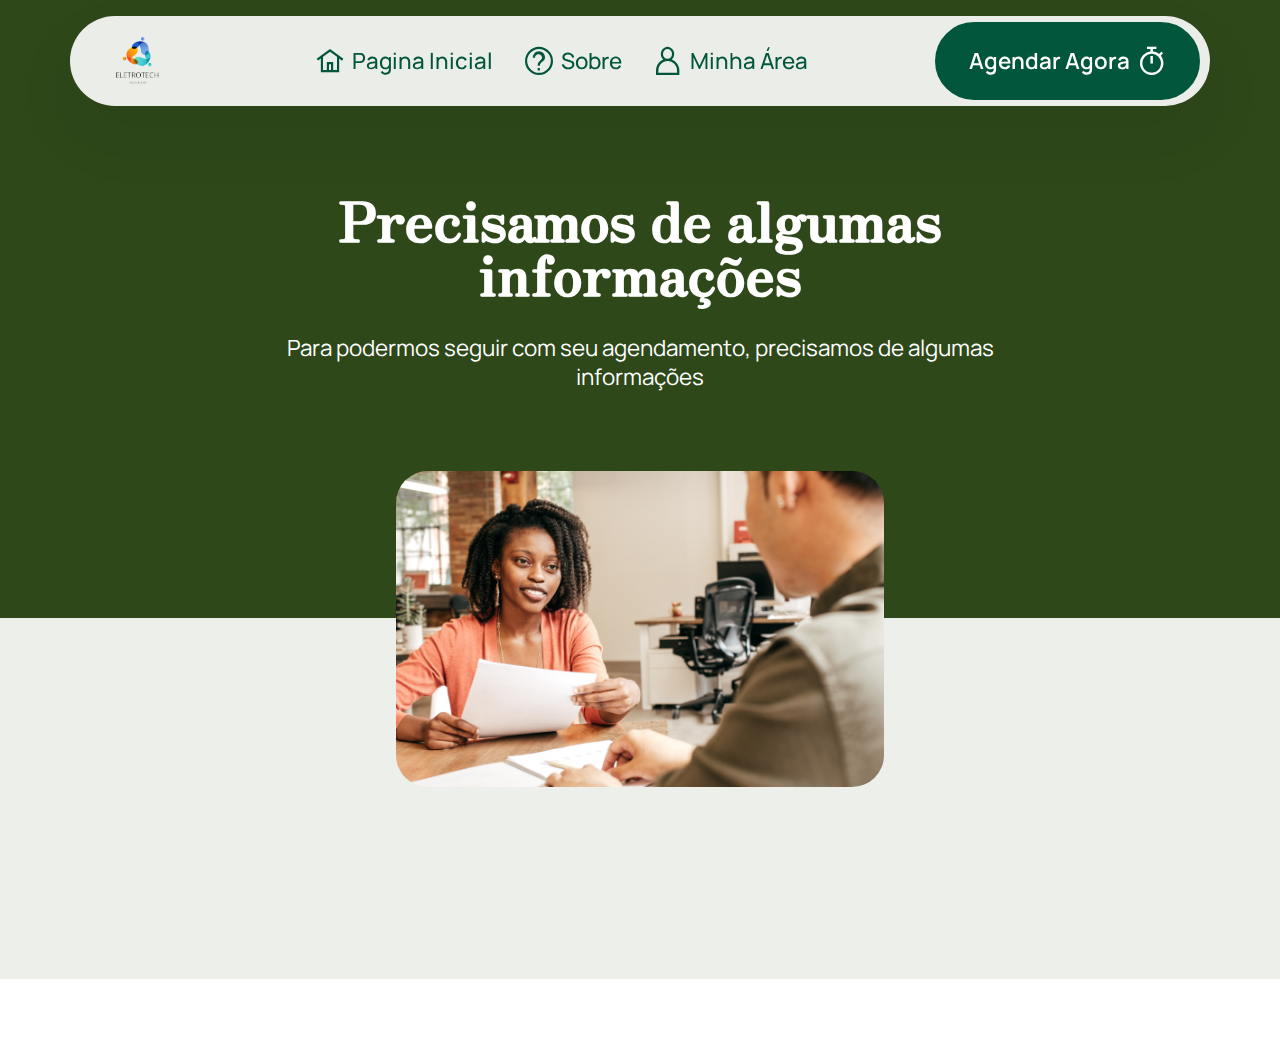
==== commit 20a30ceb: "Update agendamento.html" ====
--- a/agendamento.html
+++ b/agendamento.html
@@ -90,49 +90,11 @@
 </section>
 
 <section data-bs-version="5.1" class="form5 cid-tUPHs8wPM1" id="form02-e">
-    
-    
-    <div class="container">
-        <div class="row justify-content-center">
-            <div class="col-12 content-head">
-                <div class="mbr-section-head mb-5">
-                    <h3 class="mbr-section-title mbr-fonts-style align-center mb-0 display-2">Insira suas informações&nbsp;</h3>
-                    
-                </div>
-            </div>
-        </div>
-        <div class="row justify-content-center mt-4">
-            <div class="col-lg-8 mx-auto mbr-form" data-form-type="formoid">
-                <form action="https://mobirise.eu/" method="POST" class="mbr-form form-with-styler" data-form-title="Form Name"><input type="hidden" name="email" data-form-email="true" value="PTkws6X30kvdpU+o4Iky+O49C78K4IGeIRbWFMIm+LPRBEatmCKwpZCzbrTGM3+316j6hwSoNEj96P0PYzkaZnH2s7Wm2YJqay034Hq1CLSfdYc3SDuLgqLkNId3jU5d">
-                    <div class="row">
-                        <div hidden="hidden" data-form-alert="" class="alert alert-success col-12">Muito Obrigado! Em breve estraremos em contato.</div>
-                        <div hidden="hidden" data-form-alert-danger="" class="alert alert-danger col-12">
-                            Oops...! Houve um problema!
-                        </div>
-                    </div>
-                    <div class="dragArea row">
-                        <div class="col-md col-sm-12 form-group mb-3" data-for="name">
-                            <input type="text" name="name" placeholder="Nome" data-form-field="name" class="form-control" value="" id="name-form02-e">
-                        </div>
-                        <div class="col-md col-sm-12 form-group mb-3" data-for="email">
-                            <input type="email" name="email" placeholder="E-mail" data-form-field="email" class="form-control" value="" id="email-form02-e">
-                        </div>
-                        <div class="col-12 form-group mb-3" data-for="phone">
-                            <input type="tel" name="phone" placeholder="Telefone" data-form-field="phone" class="form-control" value="" id="phone-form02-e">
-                        </div>
-                        <div class="col-12 form-group mb-3" data-for="textarea">
-                            <textarea name="textarea" placeholder="Digite aqui com detalhes o serviço que deseja. Inclua seu endereço." data-form-field="textarea" class="form-control" id="textarea-form02-e"></textarea>
-                        </div>
-                        <div class="col-lg-12 col-md-12 col-sm-12 align-center mbr-section-btn"><button type="submit" class="btn btn-primary display-7">Enviar</button></div>
-                    </div>
-                </form>
-            </div>
-        </div>
-    </div>
-</section><section class="display-7" style="padding: 0;align-items: center;justify-content: center;flex-wrap: wrap;    align-content: center;display: flex;position: relative;height: 4rem;"><a href="https://mobiri.se/3094999" style="flex: 1 1;height: 4rem;position: absolute;width: 100%;z-index: 1;"><img alt="" style="height: 4rem;" src="[data-uri]"></a><p style="margin: 0;text-align: center;" class="display-7">&#8204;</p><a style="z-index:1" href="https://mobirise.com">Unix </a></section><script src="assets/bootstrap/js/bootstrap.bundle.min.js"></script>  <script src="assets/smoothscroll/smooth-scroll.js"></script>  <script src="assets/ytplayer/index.js"></script>  <script src="assets/dropdown/js/navbar-dropdown.js"></script>  <script src="assets/theme/js/script.js"></script>  <script src="assets/formoid/formoid.min.js"></script>  
+
+</section><section class="display-7" style="padding: 0;align-items: center;justify-content: center;flex-wrap: wrap;    align-content: center;display: flex;position: relative;height: 4rem;"><a href="https://dzegrini.github.io/sasenai/" style="flex: 1 1;height: 4rem;position: absolute;width: 100%;z-index: 1;"><img alt="" style="height: 4rem;" src="[data-uri]"></a><p style="margin: 0;text-align: center;" class="display-7">&#8204;</p><a style="z-index:1" href="https://dzegrini.github.io/sasenai/">Unix </a></section><script src="assets/bootstrap/js/bootstrap.bundle.min.js"></script>  <script src="assets/smoothscroll/smooth-scroll.js"></script>  <script src="assets/ytplayer/index.js"></script>  <script src="assets/dropdown/js/navbar-dropdown.js"></script>  <script src="assets/theme/js/script.js"></script>  <script src="assets/formoid/formoid.min.js"></script>  
   
   
- <div id="scrollToTop" class="scrollToTop mbr-arrow-up"><a style="text-align: center;"><i class="mbr-arrow-up-icon mbr-arrow-up-icon-cm cm-icon cm-icon-smallarrow-up"></i></a></div>
-    <input name="animation" type="hidden">
-  </body>
-</html>+<div id="scrollToTop" class="scrollToTop mbr-arrow-up"><a style="text-align: center;"><i class="mbr-arrow-up-icon mbr-arrow-up-icon-cm cm-icon cm-icon-smallarrow-up"></i></a></div>
+   <input name="animation" type="hidden">
+ </body>
+</html>
